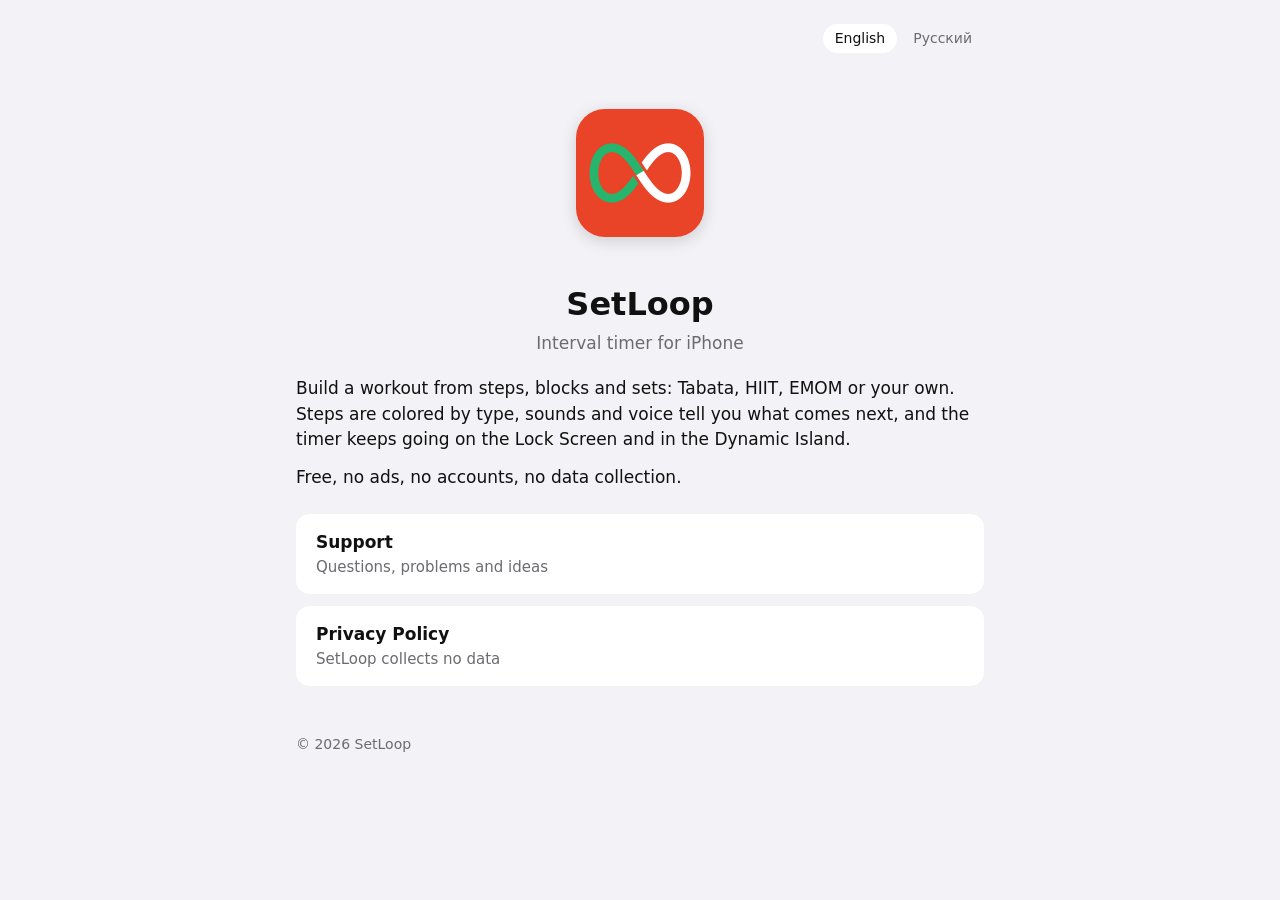
==== site/index.html @ 95d92388 "Add GitHub Pages site: home, privacy and support in RU and EN Deployed from site/ by the Pages workf" ====
<!doctype html>
<html lang="en">
<head>
<meta charset="utf-8">
<meta name="viewport" content="width=device-width, initial-scale=1">
<title>SetLoop — Interval Timer</title>
<meta name="title-en" content="SetLoop — Interval Timer">
<meta name="title-ru" content="SetLoop — интервальный таймер">
<meta name="description" content="SetLoop is an interval timer for iPhone: work, rest, sets and blocks, with sounds, voice and a Live Activity.">
<link rel="icon" href="icon.png">
<link rel="apple-touch-icon" href="icon.png">
<link rel="stylesheet" href="style.css">
<script src="lang.js"></script>
</head>
<body>
<main>
  <header>
    <nav class="lang" aria-label="Language">
      <button data-set="en">English</button>
      <button data-set="ru">Русский</button>
    </nav>
  </header>

  <div class="hero">
    <img src="icon.png" alt="">
  </div>

  <section data-lang="en" lang="en">
    <div class="hero">
      <h1>SetLoop</h1>
      <p class="muted">Interval timer for iPhone</p>
    </div>
    <p>Build a workout from steps, blocks and sets: Tabata, HIIT, EMOM or your own. Steps are colored by type, sounds and voice tell you what comes next, and the timer keeps going on the Lock Screen and in the Dynamic Island.</p>
    <p>Free, no ads, no accounts, no data collection.</p>
    <div class="links">
      <a href="support/">Support<span>Questions, problems and ideas</span></a>
      <a href="privacy/">Privacy Policy<span>SetLoop collects no data</span></a>
    </div>
  </section>

  <section data-lang="ru" lang="ru">
    <div class="hero">
      <h1>SetLoop</h1>
      <p class="muted">Интервальный таймер для iPhone</p>
    </div>
    <p>Соберите тренировку из шагов, блоков и подходов: табата, HIIT, EMOM или своя схема. Шаги окрашены по типу, звуки и голос подсказывают, что дальше, а таймер виден на экране блокировки и в Dynamic Island.</p>
    <p>Бесплатно, без рекламы, без аккаунтов и без сбора данных.</p>
    <div class="links">
      <a href="support/">Поддержка<span>Вопросы, проблемы и идеи</span></a>
      <a href="privacy/">Политика конфиденциальности<span>SetLoop не собирает данные</span></a>
    </div>
  </section>

  <footer>© 2026 SetLoop</footer>
</main>
</body>
</html>
---- site/style.css ----
:root {
  --bg: #f2f2f7;
  --card: #fff;
  --fg: #111;
  --muted: #6b6b70;
  --accent: #e8452c;
  --line: #e2e2e7;
}
@media (prefers-color-scheme: dark) {
  :root {
    --bg: #000;
    --card: #1c1c1e;
    --fg: #f2f2f7;
    --muted: #98989f;
    --accent: #ff6a50;
    --line: #2c2c2e;
  }
}
* { box-sizing: border-box; }
body {
  margin: 0;
  background: var(--bg);
  color: var(--fg);
  font: 17px/1.5 -apple-system, BlinkMacSystemFont, "Segoe UI", system-ui, sans-serif;
  -webkit-text-size-adjust: 100%;
}
main { max-width: 720px; margin: 0 auto; padding: 24px 16px 64px; }
header { display: flex; align-items: center; gap: 12px; margin-bottom: 24px; }
header a.home { display: flex; align-items: center; gap: 12px; color: inherit; text-decoration: none; font-weight: 600; font-size: 20px; }
header img { width: 44px; height: 44px; border-radius: 22.37%; }
nav.lang { margin-left: auto; display: flex; gap: 4px; }
nav.lang button {
  font: inherit; font-size: 14px; border: 0; border-radius: 99px; padding: 4px 12px;
  background: transparent; color: var(--muted); cursor: pointer;
}
nav.lang button[aria-pressed="true"] { background: var(--card); color: var(--fg); }
h1 { font-size: 32px; line-height: 1.2; margin: 0 0 8px; }
h2 { font-size: 20px; margin: 32px 0 8px; }
p, ul { margin: 0 0 12px; }
ul { padding-left: 22px; }
a { color: var(--accent); }
.muted { color: var(--muted); }
.card { background: var(--card); border-radius: 18px; padding: 20px; margin: 16px 0; }
.card h2 { margin-top: 0; }
.hero { text-align: center; padding: 32px 0 8px; }
.hero img { width: 128px; height: 128px; border-radius: 22.37%; box-shadow: 0 4px 16px rgba(0, 0, 0, .15); }
.links { display: grid; gap: 12px; margin-top: 24px; }
.links a {
  display: block; background: var(--card); border-radius: 14px; padding: 16px 20px;
  color: var(--fg); text-decoration: none; font-weight: 600;
}
.links a span { display: block; font-weight: 400; color: var(--muted); font-size: 15px; }
.button {
  display: inline-block; background: var(--accent); color: #fff; text-decoration: none;
  font-weight: 600; border-radius: 12px; padding: 10px 18px;
}
footer { margin-top: 48px; font-size: 14px; color: var(--muted); }
/* Both languages are on every page; lang.js hides the other one. Without JS both stay visible. */
html.js [data-lang]:not(.shown) { display: none; }
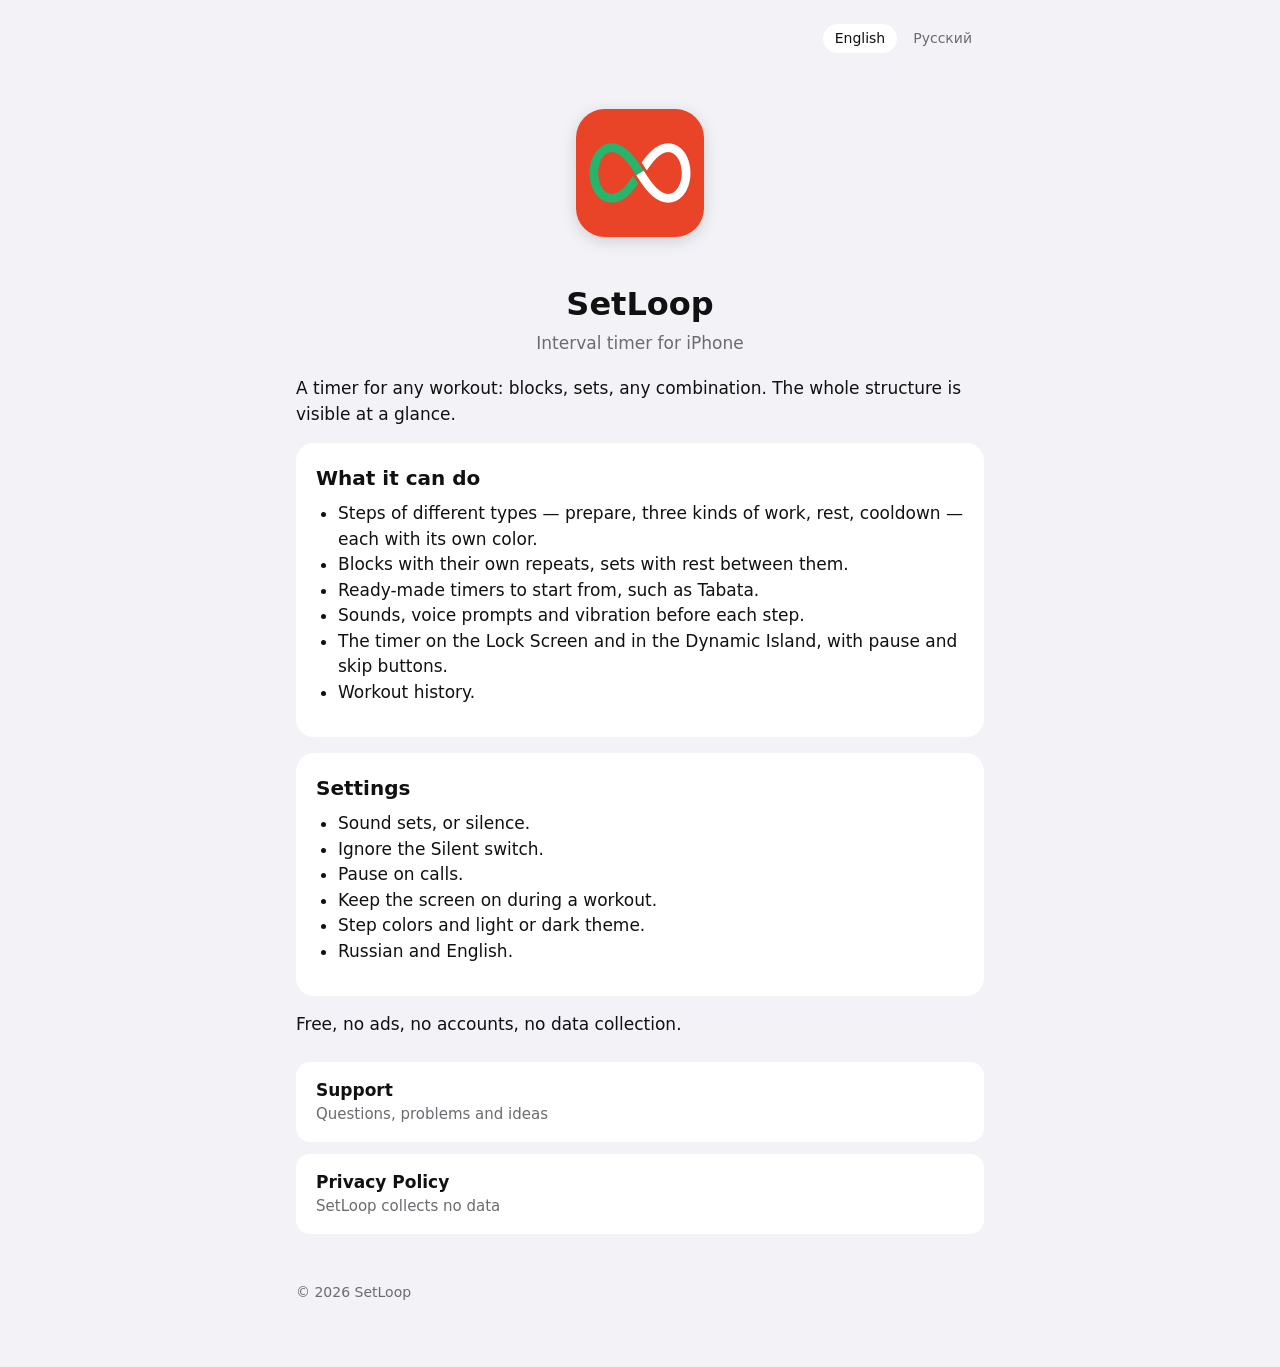
==== commit e30d3bc5: "Site: new tagline, features and settings on the home page Co-Authored-By: Claude Opus 5.5 <noreply@a" ====
--- a/site/index.html
+++ b/site/index.html
@@ -30,7 +30,29 @@
       <h1>SetLoop</h1>
       <p class="muted">Interval timer for iPhone</p>
     </div>
-    <p>Build a workout from steps, blocks and sets: Tabata, HIIT, EMOM or your own. Steps are colored by type, sounds and voice tell you what comes next, and the timer keeps going on the Lock Screen and in the Dynamic Island.</p>
+    <p>A timer for any workout: blocks, sets, any combination. The whole structure is visible at a glance.</p>
+    <div class="card">
+      <h2>What it can do</h2>
+      <ul>
+        <li>Steps of different types — prepare, three kinds of work, rest, cooldown — each with its own color.</li>
+        <li>Blocks with their own repeats, sets with rest between them.</li>
+        <li>Ready-made timers to start from, such as Tabata.</li>
+        <li>Sounds, voice prompts and vibration before each step.</li>
+        <li>The timer on the Lock Screen and in the Dynamic Island, with pause and skip buttons.</li>
+        <li>Workout history.</li>
+      </ul>
+    </div>
+    <div class="card">
+      <h2>Settings</h2>
+      <ul>
+        <li>Sound sets, or silence.</li>
+        <li>Ignore the Silent switch.</li>
+        <li>Pause on calls.</li>
+        <li>Keep the screen on during a workout.</li>
+        <li>Step colors and light or dark theme.</li>
+        <li>Russian and English.</li>
+      </ul>
+    </div>
     <p>Free, no ads, no accounts, no data collection.</p>
     <div class="links">
       <a href="support/">Support<span>Questions, problems and ideas</span></a>
@@ -43,7 +65,29 @@
       <h1>SetLoop</h1>
       <p class="muted">Интервальный таймер для iPhone</p>
     </div>
-    <p>Соберите тренировку из шагов, блоков и подходов: табата, HIIT, EMOM или своя схема. Шаги окрашены по типу, звуки и голос подсказывают, что дальше, а таймер виден на экране блокировки и в Dynamic Island.</p>
+    <p>Таймер для тренировки любой сложности: блоки, подходы, любые сочетания. Вся структура видна с первого взгляда.</p>
+    <div class="card">
+      <h2>Возможности</h2>
+      <ul>
+        <li>Шаги разных типов — подготовка, три вида работы, отдых, заминка — у каждого свой цвет.</li>
+        <li>Блоки со своими повторами, подходы с отдыхом между ними.</li>
+        <li>Готовые таймеры для старта, например табата.</li>
+        <li>Звуки, голосовые подсказки и вибрация перед каждым шагом.</li>
+        <li>Таймер на экране блокировки и в Dynamic Island с кнопками паузы и пропуска.</li>
+        <li>История тренировок.</li>
+      </ul>
+    </div>
+    <div class="card">
+      <h2>Настройки</h2>
+      <ul>
+        <li>Наборы звуков или тишина.</li>
+        <li>Игнорировать беззвучный режим.</li>
+        <li>Пауза при звонке.</li>
+        <li>Не гасить экран во время тренировки.</li>
+        <li>Цвета шагов, светлая или тёмная тема.</li>
+        <li>Русский и английский язык.</li>
+      </ul>
+    </div>
     <p>Бесплатно, без рекламы, без аккаунтов и без сбора данных.</p>
     <div class="links">
       <a href="support/">Поддержка<span>Вопросы, проблемы и идеи</span></a>
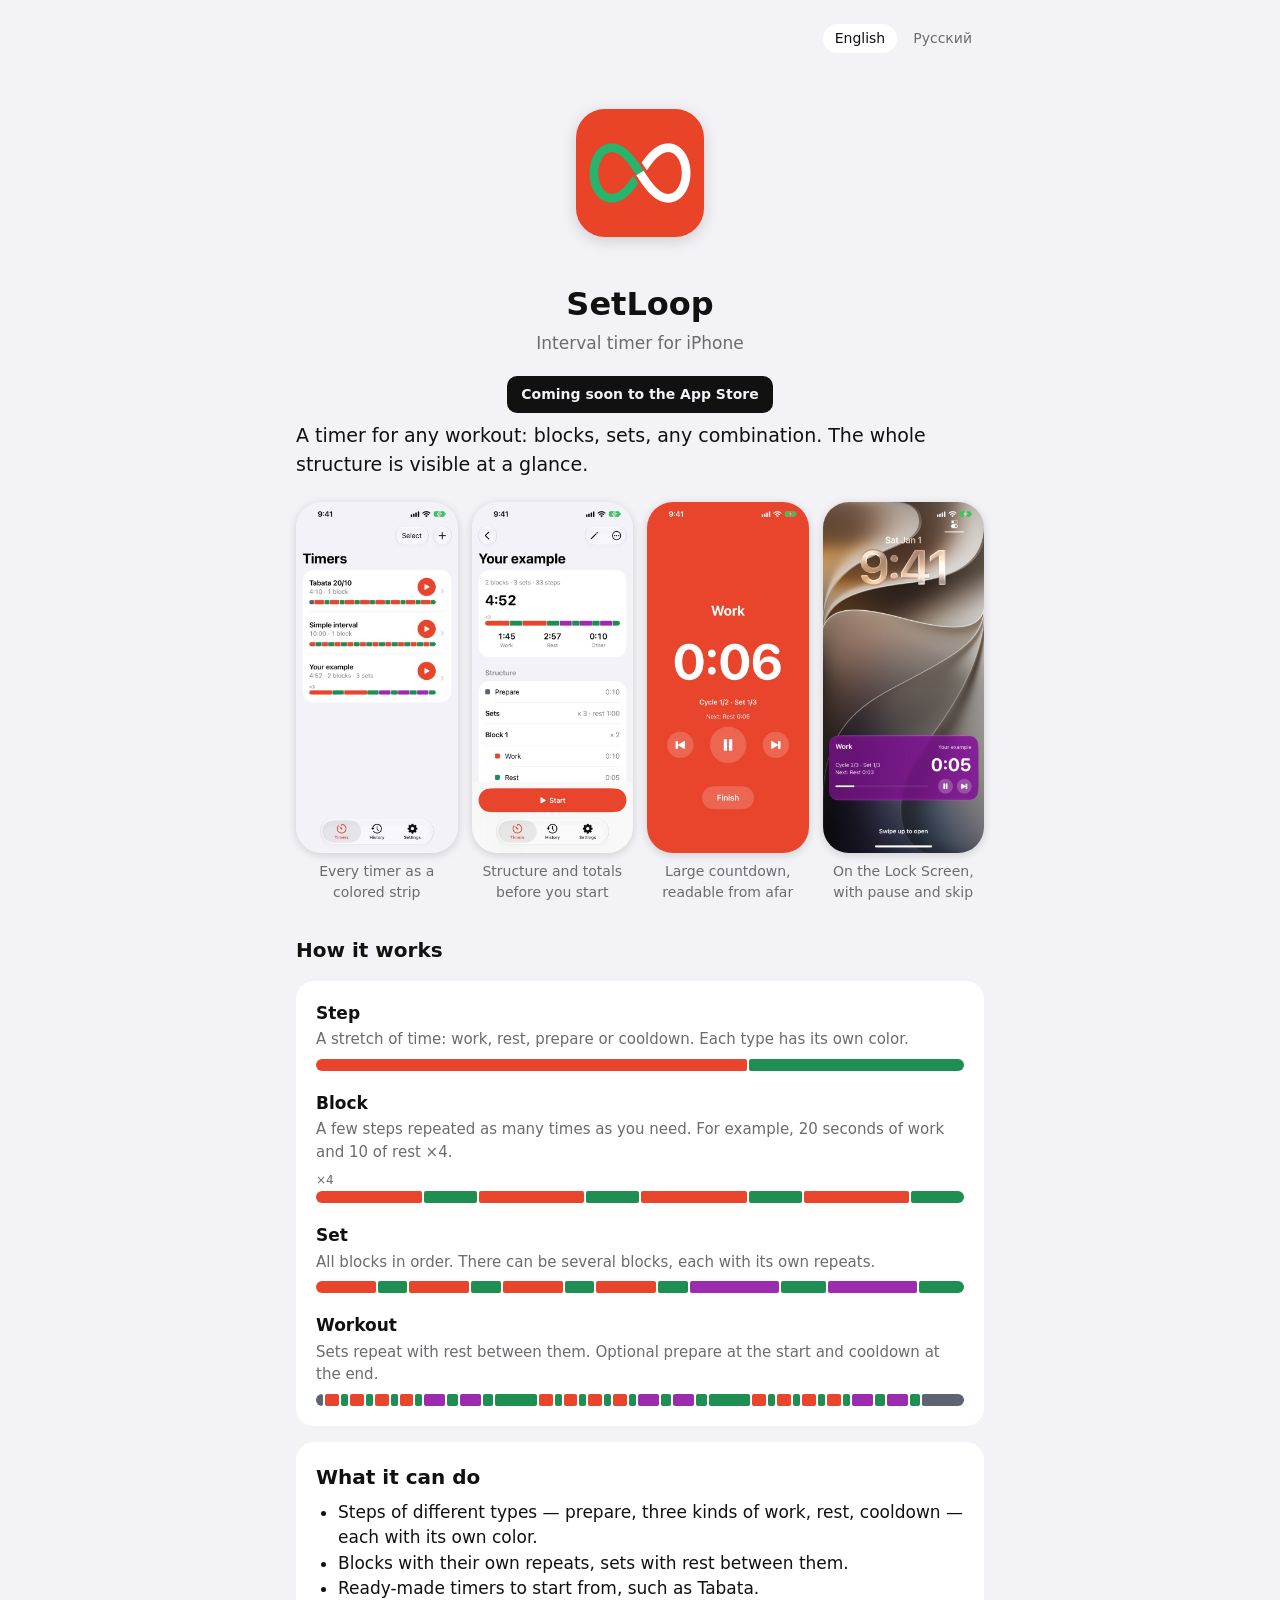
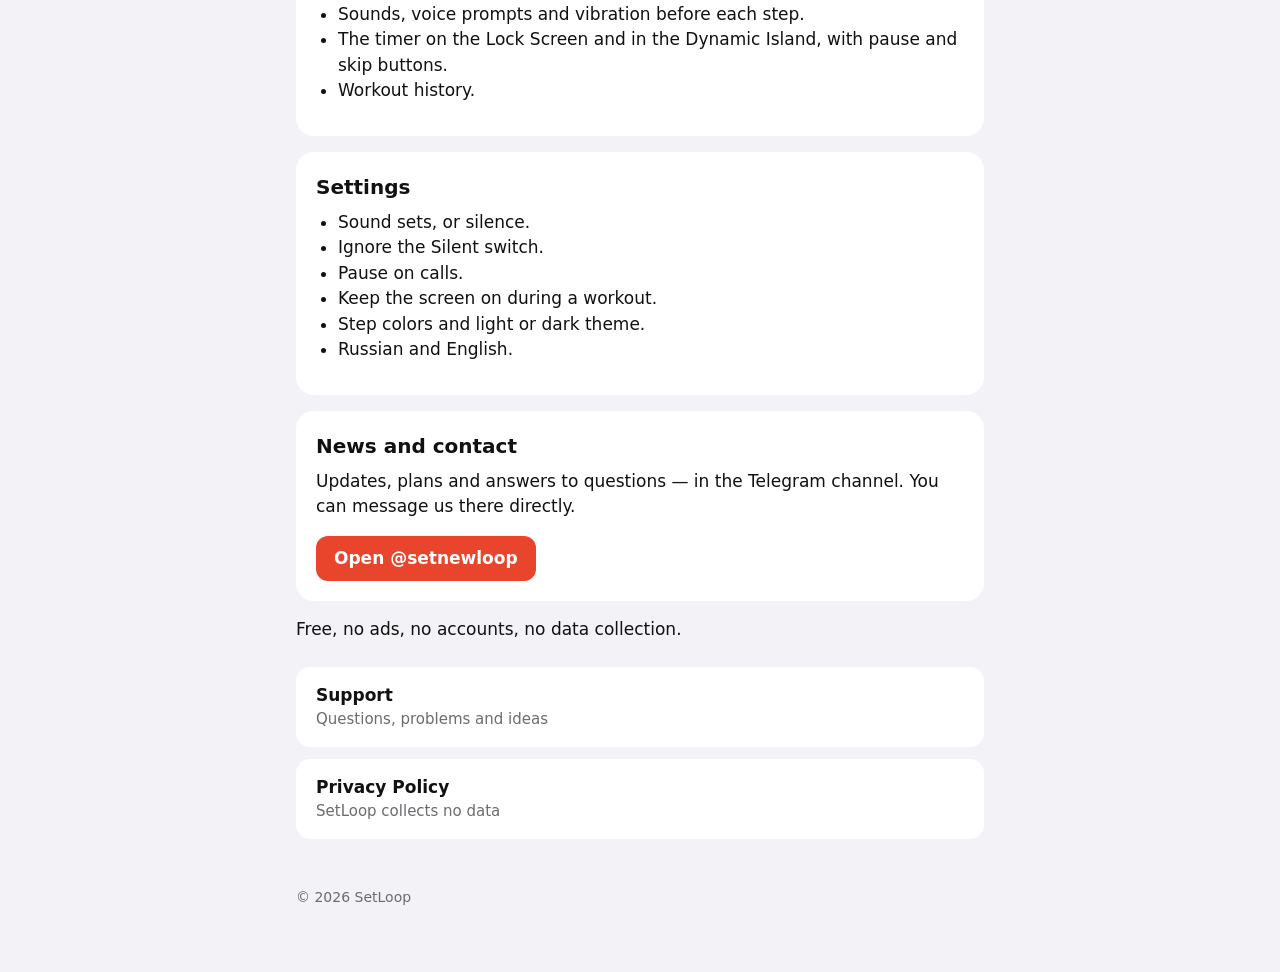
==== commit 38a86b7a: "Site and README: screenshots, how it works, Telegram, App Store badge Russian copy uses «сеты» to ma" ====
--- a/site/index.html
+++ b/site/index.html
@@ -6,10 +6,10 @@
 <title>SetLoop — Interval Timer</title>
 <meta name="title-en" content="SetLoop — Interval Timer">
 <meta name="title-ru" content="SetLoop — интервальный таймер">
-<meta name="description" content="SetLoop is an interval timer for iPhone: work, rest, sets and blocks, with sounds, voice and a Live Activity.">
+<meta name="description" content="SetLoop is an interval timer for iPhone: blocks, sets, any combination, with sounds, voice and a Live Activity.">
 <link rel="icon" href="icon.png">
 <link rel="apple-touch-icon" href="icon.png">
-<link rel="stylesheet" href="style.css">
+<link rel="stylesheet" href="style.css?v=2">
 <script src="lang.js"></script>
 </head>
 <body>
@@ -29,8 +29,25 @@
     <div class="hero">
       <h1>SetLoop</h1>
       <p class="muted">Interval timer for iPhone</p>
+      <span class="badge">Coming soon to the App Store</span>
     </div>
-    <p>A timer for any workout: blocks, sets, any combination. The whole structure is visible at a glance.</p>
+    <p class="lead">A timer for any workout: blocks, sets, any combination. The whole structure is visible at a glance.</p>
+
+    <div class="shots" aria-label="Screenshots">
+      <figure><img src="screens/en-1-list.jpg" alt="Timer list with colored strips" loading="lazy"><figcaption>Every timer as a colored strip</figcaption></figure>
+      <figure><img src="screens/en-2-preview.jpg" alt="Timer overview: total time, work and rest, structure" loading="lazy"><figcaption>Structure and totals before you start</figcaption></figure>
+      <figure><img src="screens/en-3-workout.jpg" alt="Workout screen with a large countdown" loading="lazy"><figcaption>Large countdown, readable from afar</figcaption></figure>
+      <figure><img src="screens/en-4-lock.jpg" alt="Live Activity on the Lock Screen" loading="lazy"><figcaption>On the Lock Screen, with pause and skip</figcaption></figure>
+    </div>
+
+    <h2>How it works</h2>
+    <div class="card how">
+        <div class="level"><h3>Step</h3><p>A stretch of time: work, rest, prepare or cooldown. Each type has its own color.</p><div class="strip"><i style="flex:20;background:var(--work)"></i><i style="flex:10;background:var(--rest)"></i></div></div>
+        <div class="level"><h3>Block</h3><p>A few steps repeated as many times as you need. For example, 20 seconds of work and 10 of rest ×4.</p><div class="repeat">×4</div><div class="strip"><i style="flex:20;background:var(--work)"></i><i style="flex:10;background:var(--rest)"></i><i style="flex:20;background:var(--work)"></i><i style="flex:10;background:var(--rest)"></i><i style="flex:20;background:var(--work)"></i><i style="flex:10;background:var(--rest)"></i><i style="flex:20;background:var(--work)"></i><i style="flex:10;background:var(--rest)"></i></div></div>
+        <div class="level"><h3>Set</h3><p>All blocks in order. There can be several blocks, each with its own repeats.</p><div class="strip"><i style="flex:20;background:var(--work)"></i><i style="flex:10;background:var(--rest)"></i><i style="flex:20;background:var(--work)"></i><i style="flex:10;background:var(--rest)"></i><i style="flex:20;background:var(--work)"></i><i style="flex:10;background:var(--rest)"></i><i style="flex:20;background:var(--work)"></i><i style="flex:10;background:var(--rest)"></i><i style="flex:30;background:var(--work-b)"></i><i style="flex:15;background:var(--rest)"></i><i style="flex:30;background:var(--work-b)"></i><i style="flex:15;background:var(--rest)"></i></div></div>
+        <div class="level"><h3>Workout</h3><p>Sets repeat with rest between them. Optional prepare at the start and cooldown at the end.</p><div class="strip"><i style="flex:10;background:var(--other)"></i><i style="flex:20;background:var(--work)"></i><i style="flex:10;background:var(--rest)"></i><i style="flex:20;background:var(--work)"></i><i style="flex:10;background:var(--rest)"></i><i style="flex:20;background:var(--work)"></i><i style="flex:10;background:var(--rest)"></i><i style="flex:20;background:var(--work)"></i><i style="flex:10;background:var(--rest)"></i><i style="flex:30;background:var(--work-b)"></i><i style="flex:15;background:var(--rest)"></i><i style="flex:30;background:var(--work-b)"></i><i style="flex:15;background:var(--rest)"></i><i style="flex:60;background:var(--rest)"></i><i style="flex:20;background:var(--work)"></i><i style="flex:10;background:var(--rest)"></i><i style="flex:20;background:var(--work)"></i><i style="flex:10;background:var(--rest)"></i><i style="flex:20;background:var(--work)"></i><i style="flex:10;background:var(--rest)"></i><i style="flex:20;background:var(--work)"></i><i style="flex:10;background:var(--rest)"></i><i style="flex:30;background:var(--work-b)"></i><i style="flex:15;background:var(--rest)"></i><i style="flex:30;background:var(--work-b)"></i><i style="flex:15;background:var(--rest)"></i><i style="flex:60;background:var(--rest)"></i><i style="flex:20;background:var(--work)"></i><i style="flex:10;background:var(--rest)"></i><i style="flex:20;background:var(--work)"></i><i style="flex:10;background:var(--rest)"></i><i style="flex:20;background:var(--work)"></i><i style="flex:10;background:var(--rest)"></i><i style="flex:20;background:var(--work)"></i><i style="flex:10;background:var(--rest)"></i><i style="flex:30;background:var(--work-b)"></i><i style="flex:15;background:var(--rest)"></i><i style="flex:30;background:var(--work-b)"></i><i style="flex:15;background:var(--rest)"></i><i style="flex:60;background:var(--other)"></i></div></div>
+    </div>
+
     <div class="card">
       <h2>What it can do</h2>
       <ul>
@@ -53,6 +70,13 @@
         <li>Russian and English.</li>
       </ul>
     </div>
+
+    <div class="card telegram">
+      <h2>News and contact</h2>
+      <p>Updates, plans and answers to questions — in the Telegram channel. You can message us there directly.</p>
+      <a class="button" href="https://t.me/setnewloop">Open @setnewloop</a>
+    </div>
+
     <p>Free, no ads, no accounts, no data collection.</p>
     <div class="links">
       <a href="support/">Support<span>Questions, problems and ideas</span></a>
@@ -64,13 +88,30 @@
     <div class="hero">
       <h1>SetLoop</h1>
       <p class="muted">Интервальный таймер для iPhone</p>
+      <span class="badge">Скоро в App Store</span>
     </div>
-    <p>Таймер для тренировки любой сложности: блоки, подходы, любые сочетания. Вся структура видна с первого взгляда.</p>
+    <p class="lead">Таймер для тренировки любой сложности: блоки, сеты, любые сочетания. Вся структура видна с первого взгляда.</p>
+
+    <div class="shots" aria-label="Скриншоты">
+      <figure><img src="screens/ru-1-list.jpg" alt="Список таймеров с цветными полосами" loading="lazy"><figcaption>Каждый таймер — цветная полоса</figcaption></figure>
+      <figure><img src="screens/ru-2-preview.jpg" alt="Обзор таймера: общее время, работа и отдых, структура" loading="lazy"><figcaption>Структура и итоги до старта</figcaption></figure>
+      <figure><img src="screens/ru-3-workout.jpg" alt="Экран тренировки с крупным отсчётом" loading="lazy"><figcaption>Крупный отсчёт, видно издалека</figcaption></figure>
+      <figure><img src="screens/ru-4-lock.jpg" alt="Live Activity на экране блокировки" loading="lazy"><figcaption>На экране блокировки, с паузой и пропуском</figcaption></figure>
+    </div>
+
+    <h2>Как это устроено</h2>
+    <div class="card how">
+        <div class="level"><h3>Шаг</h3><p>Отрезок времени: работа, отдых, подготовка или заминка. У каждого типа свой цвет.</p><div class="strip"><i style="flex:20;background:var(--work)"></i><i style="flex:10;background:var(--rest)"></i></div></div>
+        <div class="level"><h3>Блок</h3><p>Несколько шагов, повторённых нужное число раз. Например, 20 секунд работы и 10 отдыха ×4.</p><div class="repeat">×4</div><div class="strip"><i style="flex:20;background:var(--work)"></i><i style="flex:10;background:var(--rest)"></i><i style="flex:20;background:var(--work)"></i><i style="flex:10;background:var(--rest)"></i><i style="flex:20;background:var(--work)"></i><i style="flex:10;background:var(--rest)"></i><i style="flex:20;background:var(--work)"></i><i style="flex:10;background:var(--rest)"></i></div></div>
+        <div class="level"><h3>Сет</h3><p>Все блоки по порядку. Блоков может быть несколько, у каждого свои повторы.</p><div class="strip"><i style="flex:20;background:var(--work)"></i><i style="flex:10;background:var(--rest)"></i><i style="flex:20;background:var(--work)"></i><i style="flex:10;background:var(--rest)"></i><i style="flex:20;background:var(--work)"></i><i style="flex:10;background:var(--rest)"></i><i style="flex:20;background:var(--work)"></i><i style="flex:10;background:var(--rest)"></i><i style="flex:30;background:var(--work-b)"></i><i style="flex:15;background:var(--rest)"></i><i style="flex:30;background:var(--work-b)"></i><i style="flex:15;background:var(--rest)"></i></div></div>
+        <div class="level"><h3>Тренировка</h3><p>Сеты повторяются с отдыхом между ними. В начале — подготовка, в конце — заминка, если нужны.</p><div class="strip"><i style="flex:10;background:var(--other)"></i><i style="flex:20;background:var(--work)"></i><i style="flex:10;background:var(--rest)"></i><i style="flex:20;background:var(--work)"></i><i style="flex:10;background:var(--rest)"></i><i style="flex:20;background:var(--work)"></i><i style="flex:10;background:var(--rest)"></i><i style="flex:20;background:var(--work)"></i><i style="flex:10;background:var(--rest)"></i><i style="flex:30;background:var(--work-b)"></i><i style="flex:15;background:var(--rest)"></i><i style="flex:30;background:var(--work-b)"></i><i style="flex:15;background:var(--rest)"></i><i style="flex:60;background:var(--rest)"></i><i style="flex:20;background:var(--work)"></i><i style="flex:10;background:var(--rest)"></i><i style="flex:20;background:var(--work)"></i><i style="flex:10;background:var(--rest)"></i><i style="flex:20;background:var(--work)"></i><i style="flex:10;background:var(--rest)"></i><i style="flex:20;background:var(--work)"></i><i style="flex:10;background:var(--rest)"></i><i style="flex:30;background:var(--work-b)"></i><i style="flex:15;background:var(--rest)"></i><i style="flex:30;background:var(--work-b)"></i><i style="flex:15;background:var(--rest)"></i><i style="flex:60;background:var(--rest)"></i><i style="flex:20;background:var(--work)"></i><i style="flex:10;background:var(--rest)"></i><i style="flex:20;background:var(--work)"></i><i style="flex:10;background:var(--rest)"></i><i style="flex:20;background:var(--work)"></i><i style="flex:10;background:var(--rest)"></i><i style="flex:20;background:var(--work)"></i><i style="flex:10;background:var(--rest)"></i><i style="flex:30;background:var(--work-b)"></i><i style="flex:15;background:var(--rest)"></i><i style="flex:30;background:var(--work-b)"></i><i style="flex:15;background:var(--rest)"></i><i style="flex:60;background:var(--other)"></i></div></div>
+    </div>
+
     <div class="card">
       <h2>Возможности</h2>
       <ul>
         <li>Шаги разных типов — подготовка, три вида работы, отдых, заминка — у каждого свой цвет.</li>
-        <li>Блоки со своими повторами, подходы с отдыхом между ними.</li>
+        <li>Блоки со своими повторами, сеты с отдыхом между ними.</li>
         <li>Готовые таймеры для старта, например табата.</li>
         <li>Звуки, голосовые подсказки и вибрация перед каждым шагом.</li>
         <li>Таймер на экране блокировки и в Dynamic Island с кнопками паузы и пропуска.</li>
@@ -88,6 +129,13 @@
         <li>Русский и английский язык.</li>
       </ul>
     </div>
+
+    <div class="card telegram">
+      <h2>Новости и связь</h2>
+      <p>Обновления, планы и ответы на вопросы — в Telegram-канале. Там же можно написать нам напрямую.</p>
+      <a class="button" href="https://t.me/setnewloop">Открыть @setnewloop</a>
+    </div>
+
     <p>Бесплатно, без рекламы, без аккаунтов и без сбора данных.</p>
     <div class="links">
       <a href="support/">Поддержка<span>Вопросы, проблемы и идеи</span></a>
--- a/site/style.css
+++ b/site/style.css
@@ -57,3 +57,32 @@
 footer { margin-top: 48px; font-size: 14px; color: var(--muted); }
 /* Both languages are on every page; lang.js hides the other one. Without JS both stay visible. */
 html.js [data-lang]:not(.shown) { display: none; }
+
+/* Step colors from StepColors.default. */
+:root { --work: #e8452c; --work-b: #9c2bb0; --rest: #1e8e52; --other: #5b6470; }
+.lead { font-size: 19px; }
+.badge {
+  display: inline-block; margin-top: 8px; background: var(--fg); color: var(--bg);
+  border-radius: 10px; padding: 8px 14px; font-size: 14px; font-weight: 600;
+}
+.shots {
+  display: flex; gap: 14px; overflow-x: auto; scroll-snap-type: x mandatory;
+  margin: 24px -16px; padding: 0 16px 8px; scrollbar-width: thin;
+}
+.shots figure { flex: 0 0 200px; margin: 0; scroll-snap-align: start; }
+.shots img {
+  display: block; width: 100%; height: auto; aspect-ratio: 1179 / 2556;
+  border-radius: 26px; box-shadow: 0 2px 10px rgba(0, 0, 0, .15);
+}
+.shots figcaption { font-size: 14px; color: var(--muted); margin-top: 8px; text-align: center; }
+@media (min-width: 860px) {
+  .shots { overflow: visible; margin: 24px 0; padding: 0; }
+  .shots figure { flex: 1 1 0; }
+}
+.how .level + .level { margin-top: 20px; }
+.how h3 { font-size: 17px; margin: 0 0 2px; }
+.how p { color: var(--muted); font-size: 15px; margin: 0 0 8px; }
+.how .repeat { font-size: 12px; color: var(--muted); margin-bottom: 2px; }
+.strip { display: flex; gap: 2px; height: 12px; border-radius: 6px; overflow: hidden; }
+.strip i { display: block; min-width: 2px; border-radius: 2px; }
+.telegram .button { margin-top: 4px; }
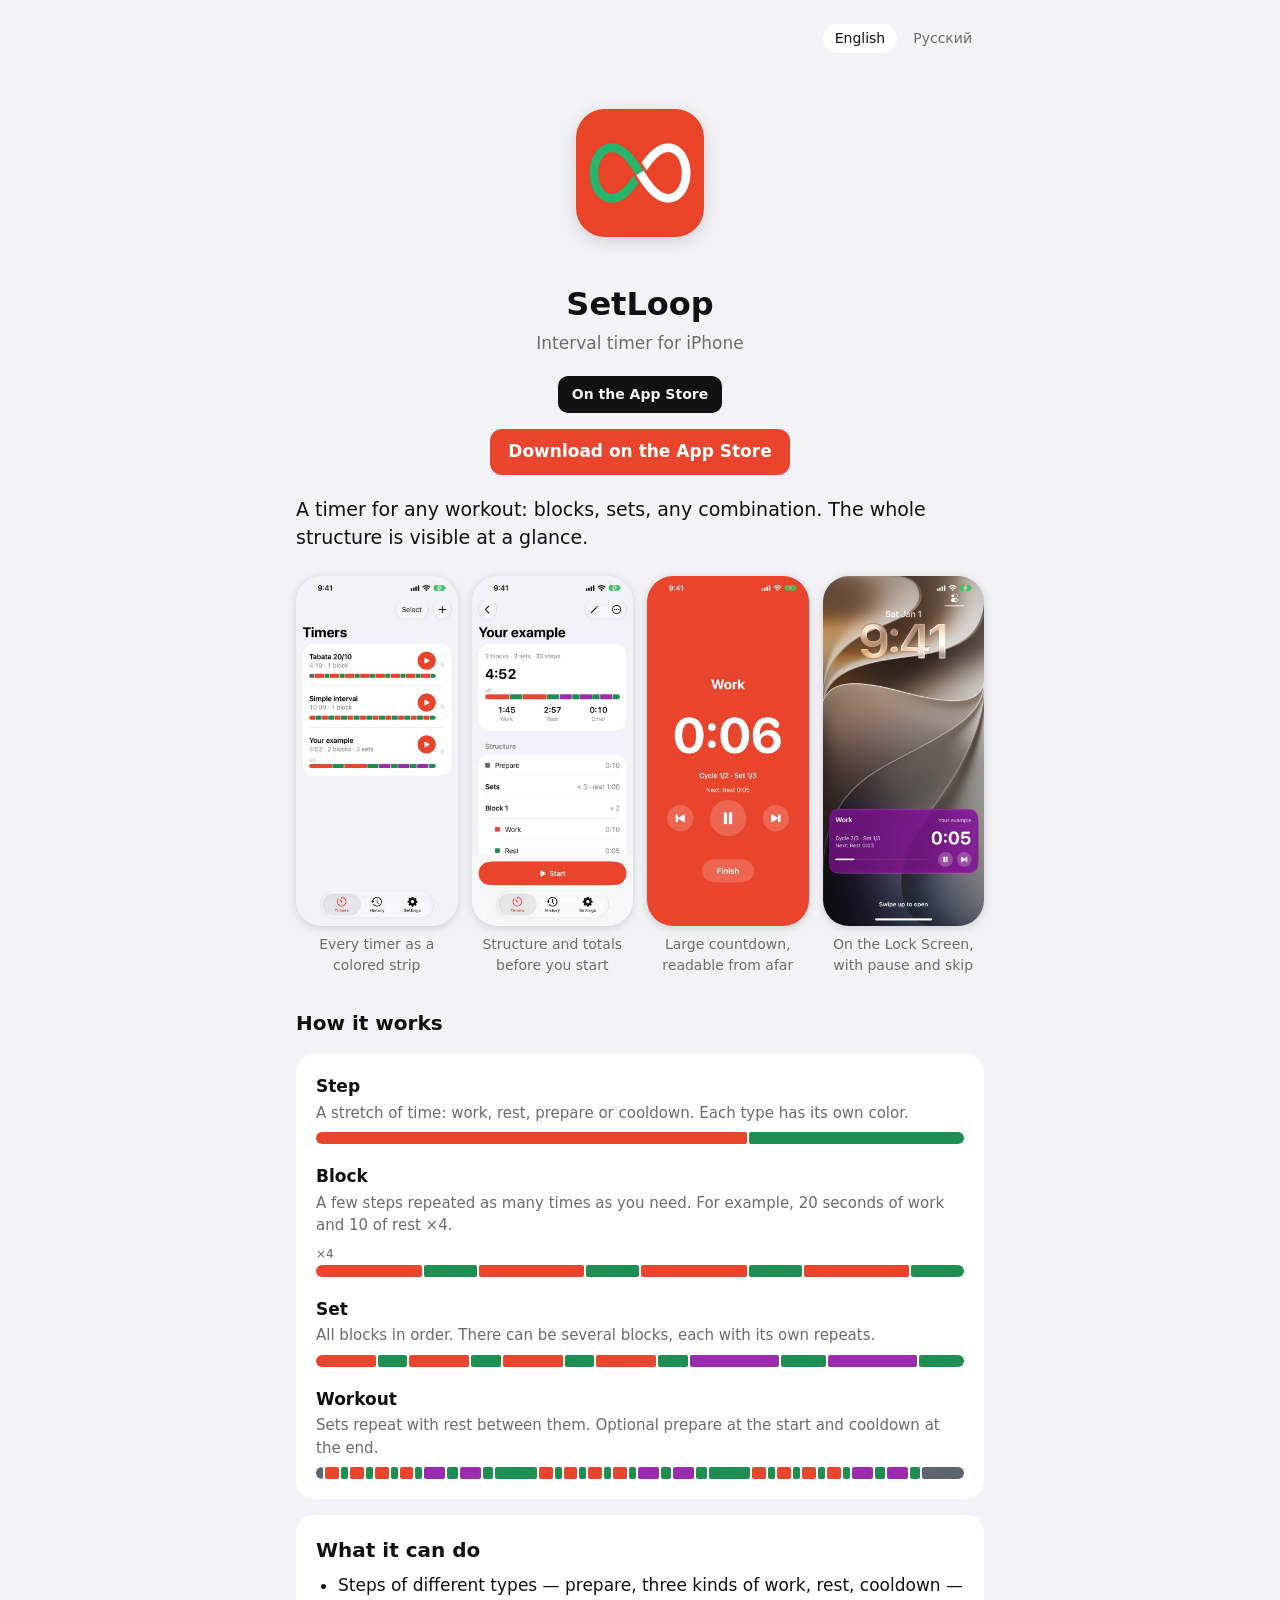
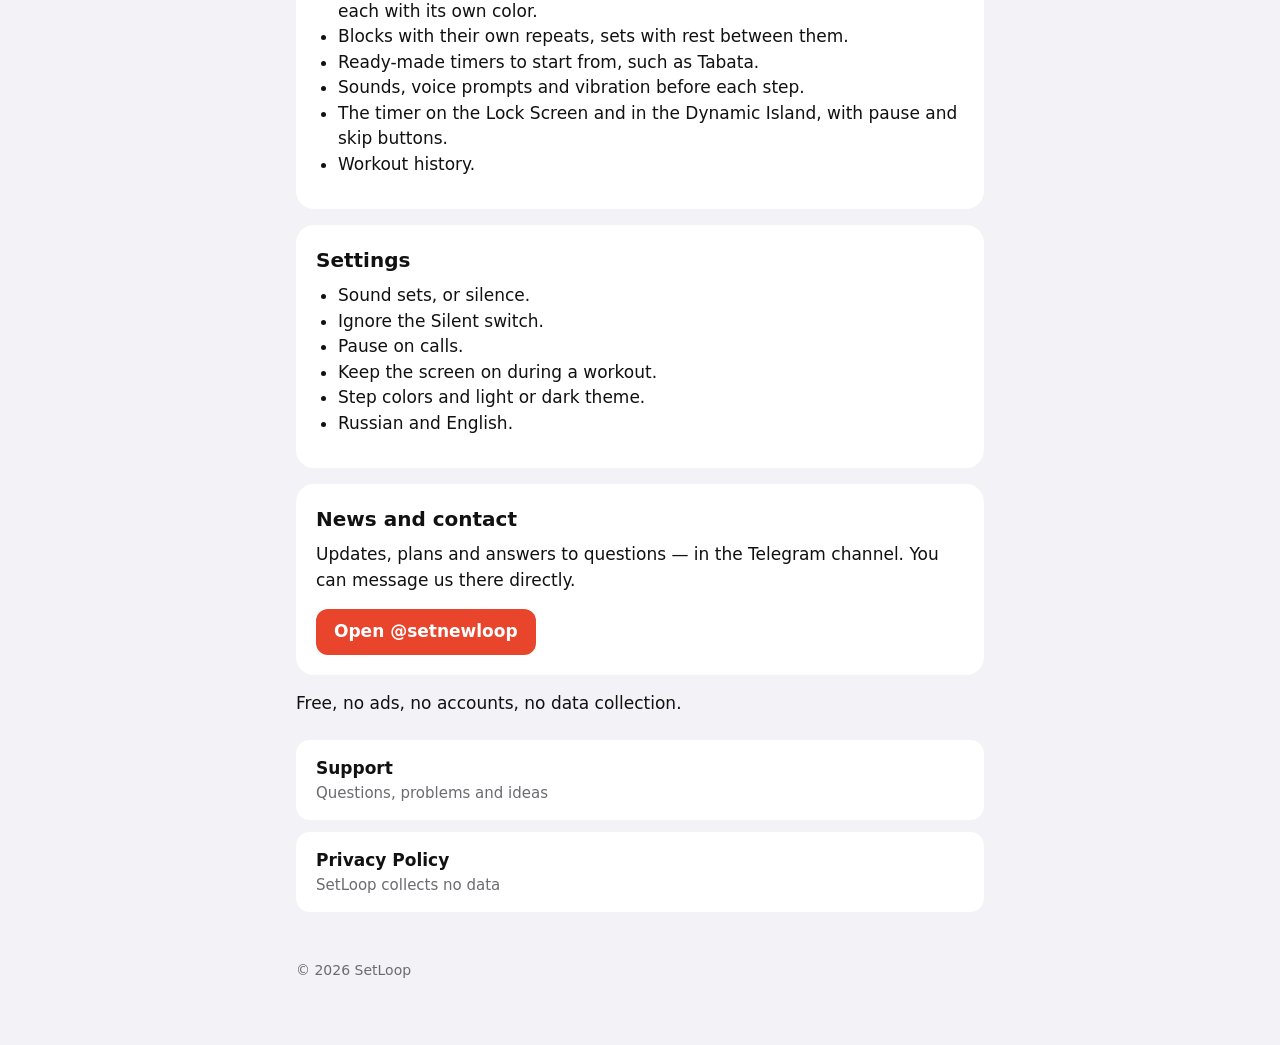
==== commit d8462c90: "Point the site and README at the App Store listing. The app is published, so the public status shoul" ====
--- a/site/index.html
+++ b/site/index.html
@@ -7,9 +7,18 @@
 <meta name="title-en" content="SetLoop — Interval Timer">
 <meta name="title-ru" content="SetLoop — интервальный таймер">
 <meta name="description" content="SetLoop is an interval timer for iPhone: blocks, sets, any combination, with sounds, voice and a Live Activity.">
+<meta property="og:type" content="website">
+<meta property="og:site_name" content="SetLoop">
+<meta property="og:title" content="SetLoop — Interval Timer">
+<meta property="og:description" content="Interval timer for iPhone: blocks, sets, any combination. Free, no ads, no data collection.">
+<meta property="og:url" content="https://personan1.github.io/SetLoop/">
+<meta property="og:image" content="https://personan1.github.io/SetLoop/social-preview.png">
+<meta property="og:image:width" content="1280">
+<meta property="og:image:height" content="640">
+<meta name="twitter:card" content="summary_large_image">
 <link rel="icon" href="icon.png">
 <link rel="apple-touch-icon" href="icon.png">
-<link rel="stylesheet" href="style.css?v=2">
+<link rel="stylesheet" href="style.css?v=3">
 <script src="lang.js"></script>
 </head>
 <body>
@@ -29,7 +38,8 @@
     <div class="hero">
       <h1>SetLoop</h1>
       <p class="muted">Interval timer for iPhone</p>
-      <span class="badge">Coming soon to the App Store</span>
+      <span class="badge">On the App Store</span>
+      <p class="store"><a class="button" href="https://apps.apple.com/ru/app/setloop-timer/id6837319745">Download on the App Store</a></p>
     </div>
     <p class="lead">A timer for any workout: blocks, sets, any combination. The whole structure is visible at a glance.</p>
 
@@ -88,7 +98,8 @@
     <div class="hero">
       <h1>SetLoop</h1>
       <p class="muted">Интервальный таймер для iPhone</p>
-      <span class="badge">Скоро в App Store</span>
+      <span class="badge">В App Store</span>
+      <p class="store"><a class="button" href="https://apps.apple.com/ru/app/setloop-timer/id6837319745">Скачать в App Store</a></p>
     </div>
     <p class="lead">Таймер для тренировки любой сложности: блоки, сеты, любые сочетания. Вся структура видна с первого взгляда.</p>
 
--- a/site/style.css
+++ b/site/style.css
@@ -86,3 +86,4 @@
 .strip { display: flex; gap: 2px; height: 12px; border-radius: 6px; overflow: hidden; }
 .strip i { display: block; min-width: 2px; border-radius: 2px; }
 .telegram .button { margin-top: 4px; }
+.store { margin-top: 16px; }
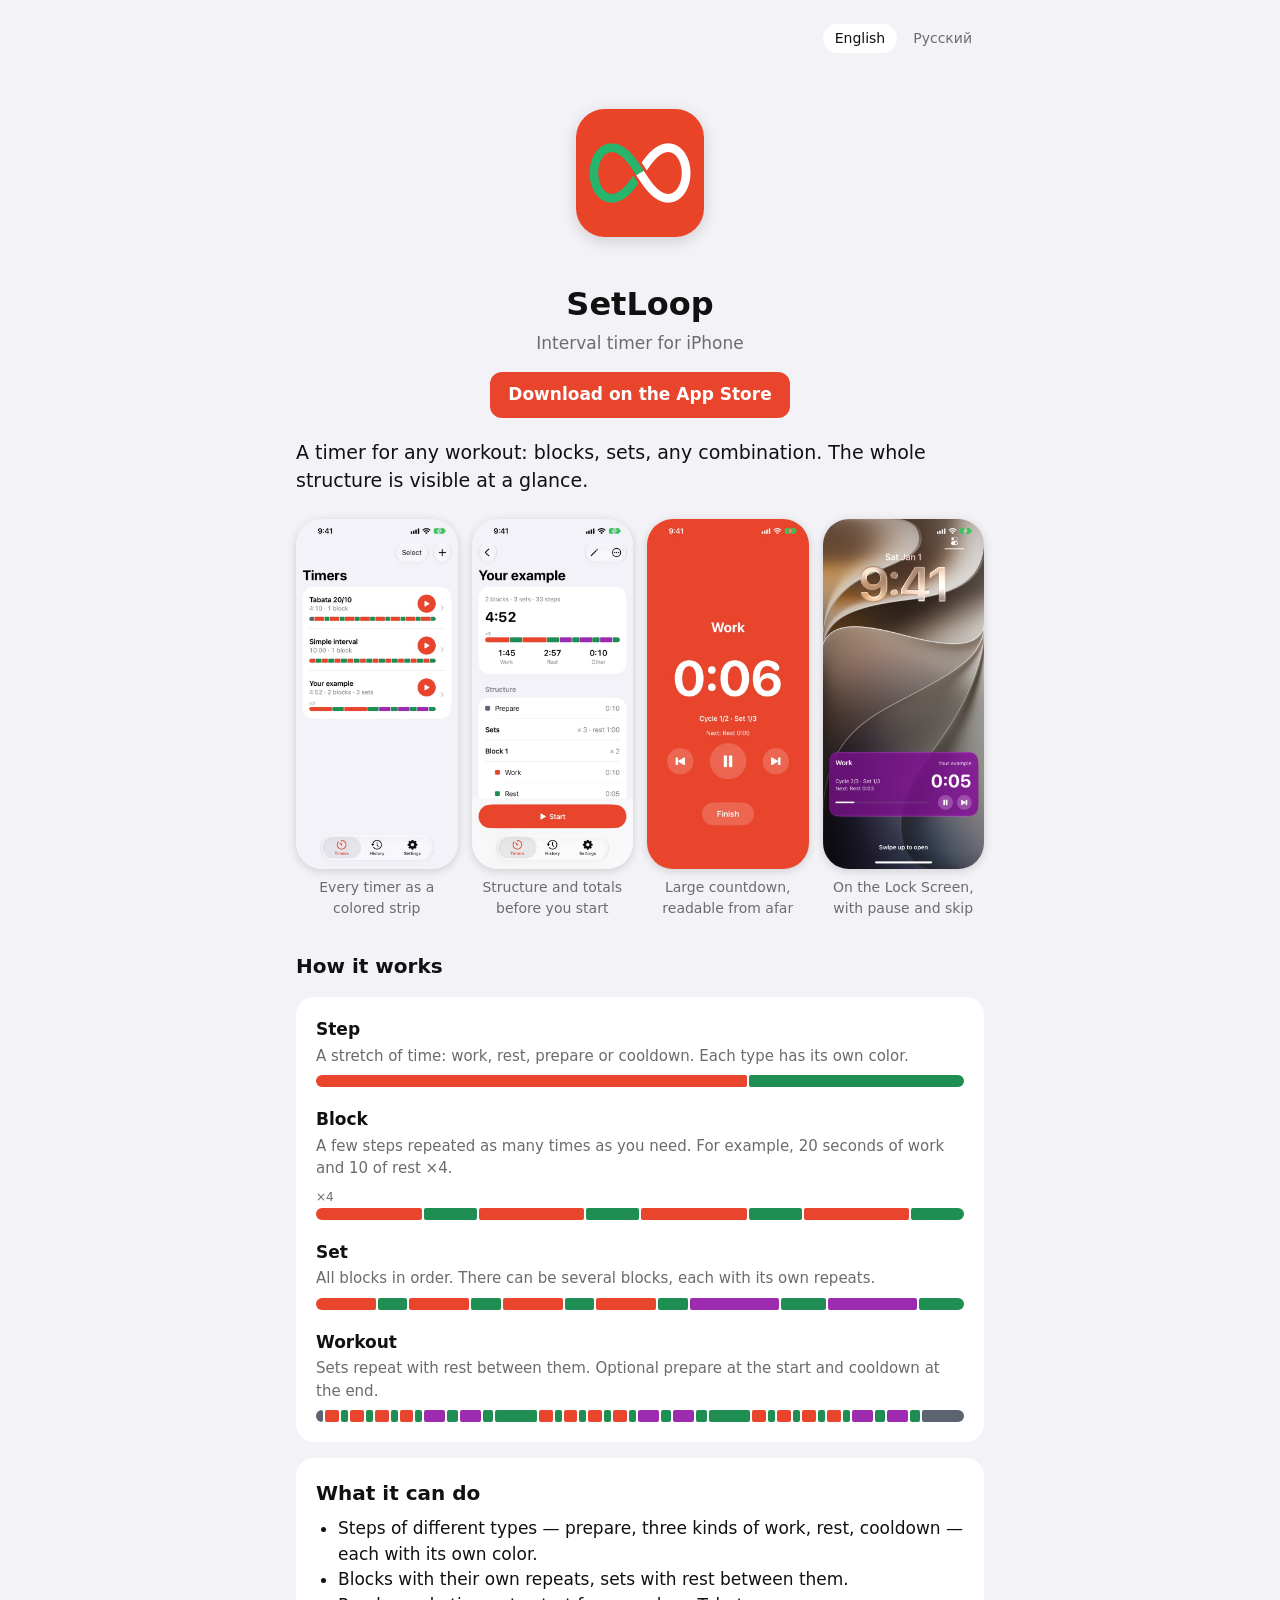
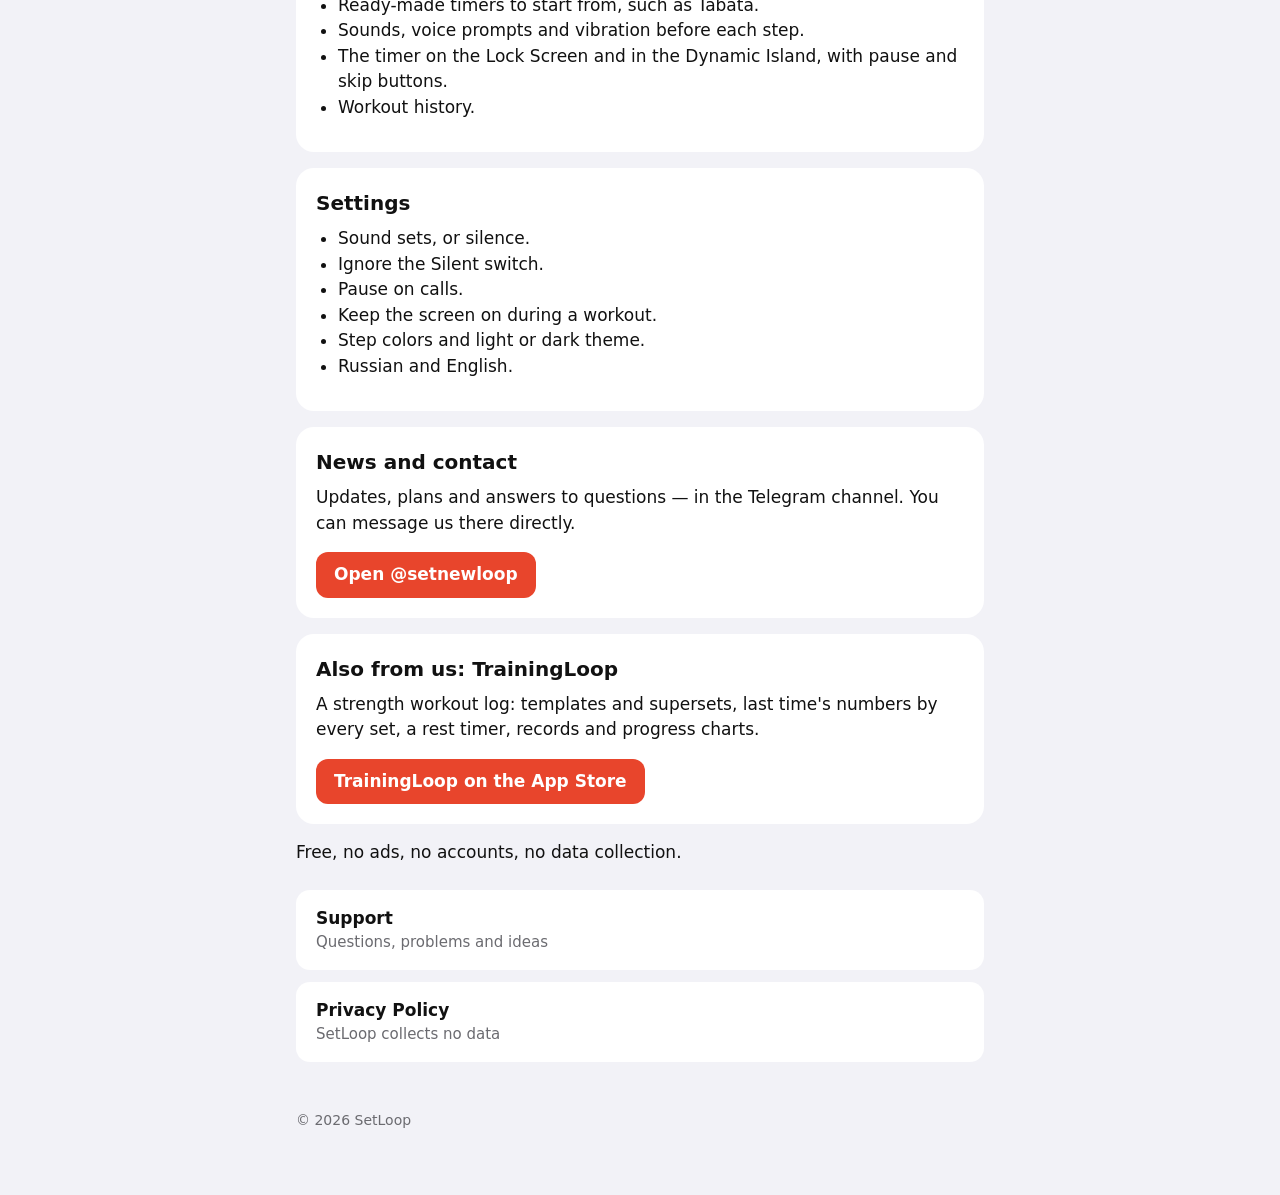
==== commit 7a4bc97f: "Site: only the Download button, link to TrainingLoop Co-Authored-By: Claude Opus 5.5 <noreply@anthro" ====
--- a/site/index.html
+++ b/site/index.html
@@ -18,7 +18,7 @@
 <meta name="twitter:card" content="summary_large_image">
 <link rel="icon" href="icon.png">
 <link rel="apple-touch-icon" href="icon.png">
-<link rel="stylesheet" href="style.css?v=3">
+<link rel="stylesheet" href="style.css?v=4">
 <script src="lang.js"></script>
 </head>
 <body>
@@ -38,7 +38,6 @@
     <div class="hero">
       <h1>SetLoop</h1>
       <p class="muted">Interval timer for iPhone</p>
-      <span class="badge">On the App Store</span>
       <p class="store"><a class="button" href="https://apps.apple.com/ru/app/setloop-timer/id6837319745">Download on the App Store</a></p>
     </div>
     <p class="lead">A timer for any workout: blocks, sets, any combination. The whole structure is visible at a glance.</p>
@@ -87,6 +86,12 @@
       <a class="button" href="https://t.me/setnewloop">Open @setnewloop</a>
     </div>
 
+    <div class="card sibling">
+      <h2>Also from us: TrainingLoop</h2>
+      <p>A strength workout log: templates and supersets, last time's numbers by every set, a rest timer, records and progress charts.</p>
+      <a class="button" href="https://apps.apple.com/ru/app/trainingloop/id6837618686">TrainingLoop on the App Store</a>
+    </div>
+
     <p>Free, no ads, no accounts, no data collection.</p>
     <div class="links">
       <a href="support/">Support<span>Questions, problems and ideas</span></a>
@@ -98,7 +103,6 @@
     <div class="hero">
       <h1>SetLoop</h1>
       <p class="muted">Интервальный таймер для iPhone</p>
-      <span class="badge">В App Store</span>
       <p class="store"><a class="button" href="https://apps.apple.com/ru/app/setloop-timer/id6837319745">Скачать в App Store</a></p>
     </div>
     <p class="lead">Таймер для тренировки любой сложности: блоки, сеты, любые сочетания. Вся структура видна с первого взгляда.</p>
@@ -147,6 +151,12 @@
       <a class="button" href="https://t.me/setnewloop">Открыть @setnewloop</a>
     </div>
 
+    <div class="card sibling">
+      <h2>Ещё от нас: TrainingLoop</h2>
+      <p>Дневник силовых тренировок: шаблоны и суперсеты, прошлые результаты у каждого подхода, таймер отдыха, рекорды и графики прогресса.</p>
+      <a class="button" href="https://apps.apple.com/ru/app/trainingloop/id6837618686">TrainingLoop в App Store</a>
+    </div>
+
     <p>Бесплатно, без рекламы, без аккаунтов и без сбора данных.</p>
     <div class="links">
       <a href="support/">Поддержка<span>Вопросы, проблемы и идеи</span></a>
--- a/site/style.css
+++ b/site/style.css
@@ -85,5 +85,5 @@
 .how .repeat { font-size: 12px; color: var(--muted); margin-bottom: 2px; }
 .strip { display: flex; gap: 2px; height: 12px; border-radius: 6px; overflow: hidden; }
 .strip i { display: block; min-width: 2px; border-radius: 2px; }
-.telegram .button { margin-top: 4px; }
+.telegram .button, .sibling .button { margin-top: 4px; }
 .store { margin-top: 16px; }
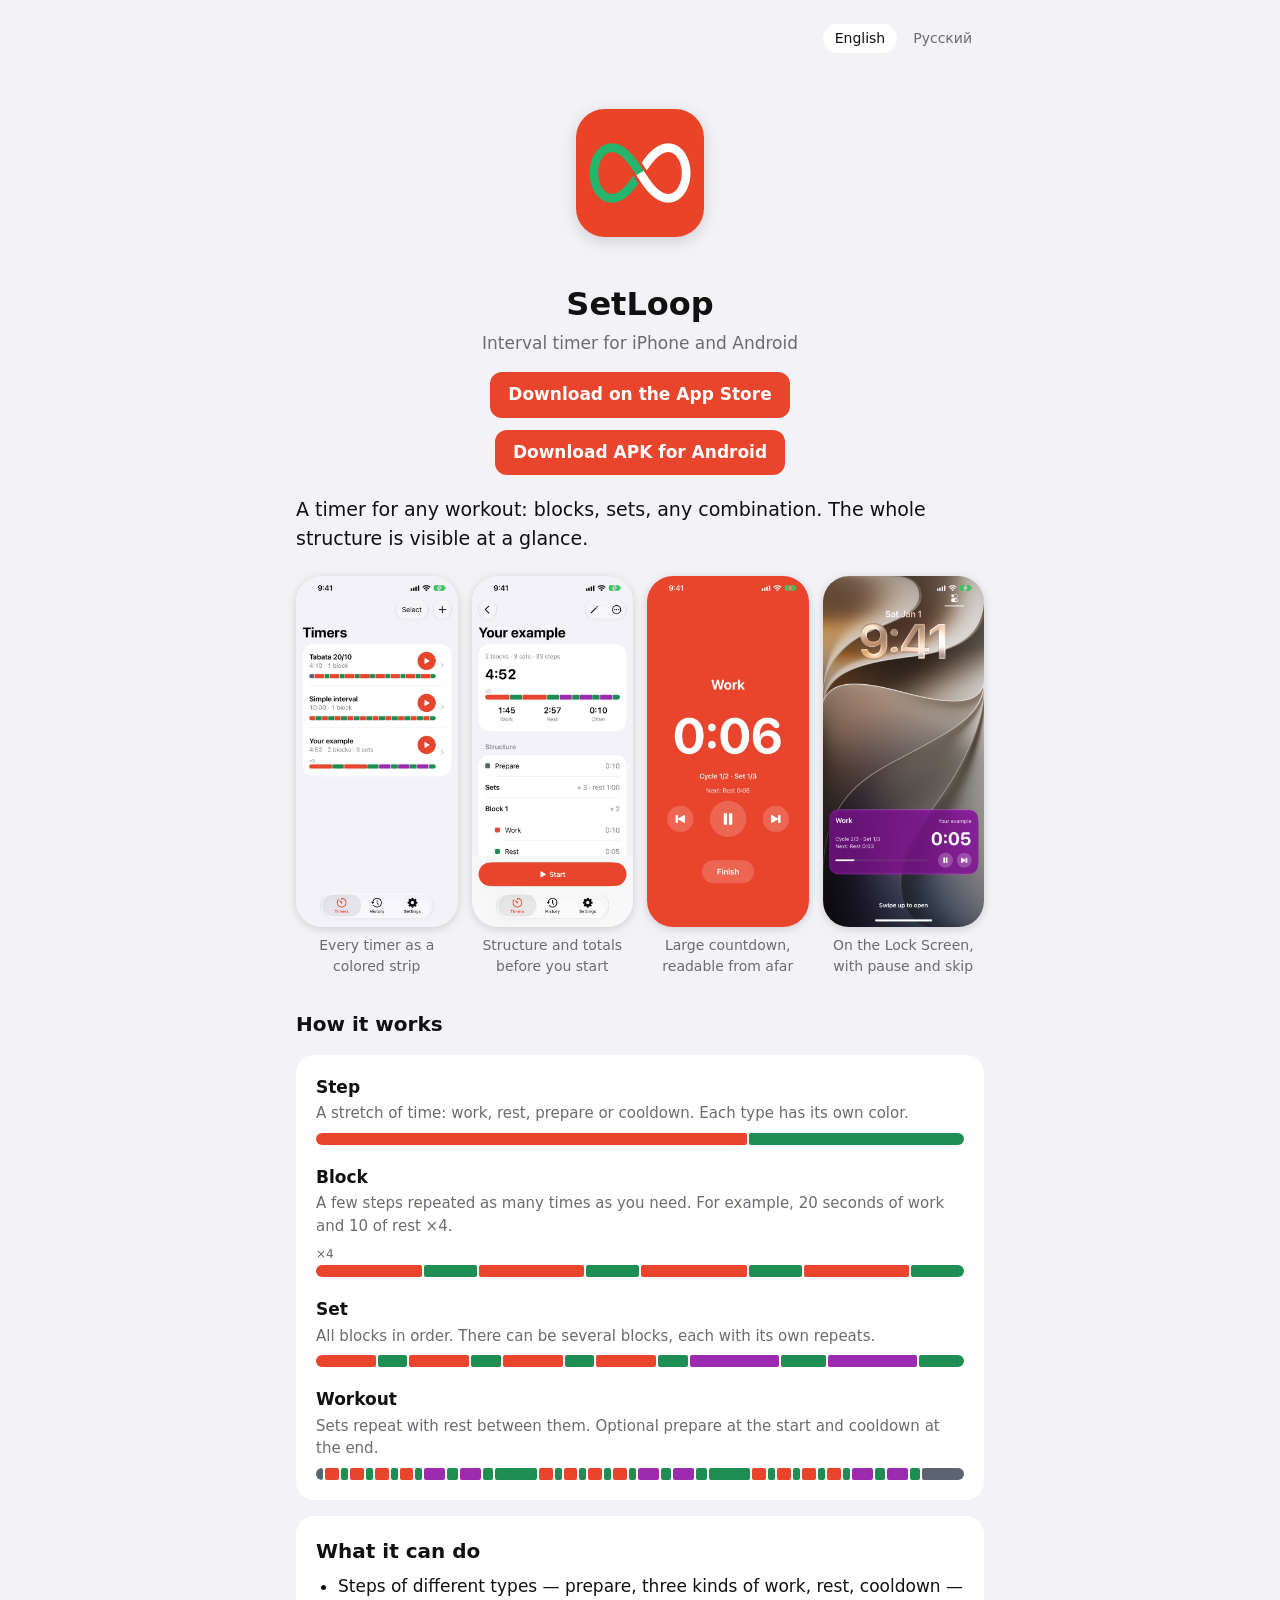
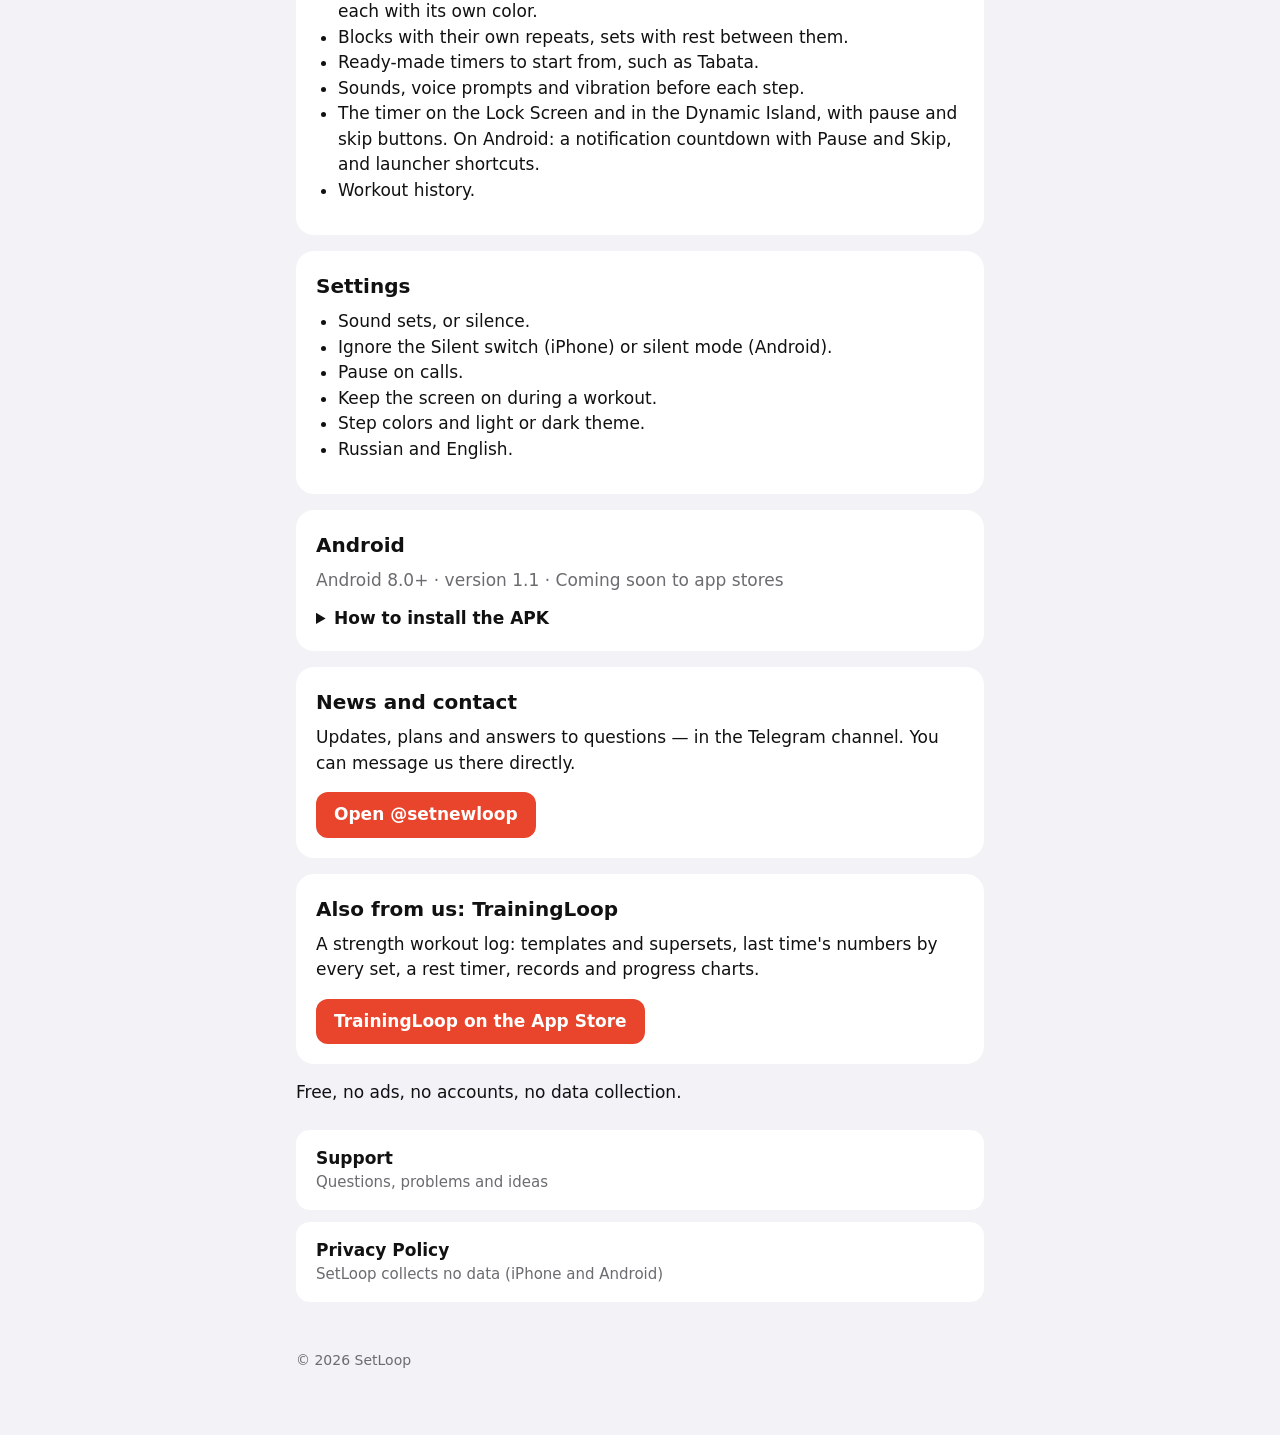
==== commit eb3c6d04: "feat(site): add Android version to product site APK download button next to the App Store, Android c" ====
--- a/site/index.html
+++ b/site/index.html
@@ -6,11 +6,11 @@
 <title>SetLoop — Interval Timer</title>
 <meta name="title-en" content="SetLoop — Interval Timer">
 <meta name="title-ru" content="SetLoop — интервальный таймер">
-<meta name="description" content="SetLoop is an interval timer for iPhone: blocks, sets, any combination, with sounds, voice and a Live Activity.">
+<meta name="description" content="SetLoop is an interval timer for iPhone and Android: blocks, sets, any combination, with sounds, voice and a timer on the lock screen.">
 <meta property="og:type" content="website">
 <meta property="og:site_name" content="SetLoop">
 <meta property="og:title" content="SetLoop — Interval Timer">
-<meta property="og:description" content="Interval timer for iPhone: blocks, sets, any combination. Free, no ads, no data collection.">
+<meta property="og:description" content="Interval timer for iPhone and Android: blocks, sets, any combination. Free, no ads, no data collection.">
 <meta property="og:url" content="https://personan1.github.io/SetLoop/">
 <meta property="og:image" content="https://personan1.github.io/SetLoop/social-preview.png">
 <meta property="og:image:width" content="1280">
@@ -18,7 +18,7 @@
 <meta name="twitter:card" content="summary_large_image">
 <link rel="icon" href="icon.png">
 <link rel="apple-touch-icon" href="icon.png">
-<link rel="stylesheet" href="style.css?v=4">
+<link rel="stylesheet" href="style.css?v=5">
 <script src="lang.js"></script>
 </head>
 <body>
@@ -37,8 +37,9 @@
   <section data-lang="en" lang="en">
     <div class="hero">
       <h1>SetLoop</h1>
-      <p class="muted">Interval timer for iPhone</p>
+      <p class="muted">Interval timer for iPhone and Android</p>
       <p class="store"><a class="button" href="https://apps.apple.com/ru/app/setloop-timer/id6837319745">Download on the App Store</a></p>
+      <p class="store"><a class="button" href="https://github.com/PersonaN1/SetLoop-Android/releases/latest/download/SetLoop.apk">Download APK for Android</a></p>
     </div>
     <p class="lead">A timer for any workout: blocks, sets, any combination. The whole structure is visible at a glance.</p>
 
@@ -64,7 +65,7 @@
         <li>Blocks with their own repeats, sets with rest between them.</li>
         <li>Ready-made timers to start from, such as Tabata.</li>
         <li>Sounds, voice prompts and vibration before each step.</li>
-        <li>The timer on the Lock Screen and in the Dynamic Island, with pause and skip buttons.</li>
+        <li>The timer on the Lock Screen and in the Dynamic Island, with pause and skip buttons. On Android: a notification countdown with Pause and Skip, and launcher shortcuts.</li>
         <li>Workout history.</li>
       </ul>
     </div>
@@ -72,7 +73,7 @@
       <h2>Settings</h2>
       <ul>
         <li>Sound sets, or silence.</li>
-        <li>Ignore the Silent switch.</li>
+        <li>Ignore the Silent switch (iPhone) or silent mode (Android).</li>
         <li>Pause on calls.</li>
         <li>Keep the screen on during a workout.</li>
         <li>Step colors and light or dark theme.</li>
@@ -80,6 +81,20 @@
       </ul>
     </div>
 
+    <div class="card">
+      <h2>Android</h2>
+      <p class="muted">Android 8.0+ · version 1.1 · Coming soon to app stores</p>
+      <details class="install">
+        <summary>How to install the APK</summary>
+        <ol>
+          <li>Open the download link in your phone's browser and save <b>SetLoop.apk</b>.</li>
+          <li>Open the file. If Android asks, allow installing apps from this browser (Settings → Apps → Special access → Install unknown apps).</li>
+          <li>Tap <b>Install</b>, then open SetLoop.</li>
+        </ol>
+        <p>The APK is signed. The SHA-256 checksum is listed on the <a href="https://github.com/PersonaN1/SetLoop-Android/releases/latest">GitHub release page</a>, so you can verify the file.</p>
+      </details>
+    </div>
+
     <div class="card telegram">
       <h2>News and contact</h2>
       <p>Updates, plans and answers to questions — in the Telegram channel. You can message us there directly.</p>
@@ -95,15 +110,16 @@
     <p>Free, no ads, no accounts, no data collection.</p>
     <div class="links">
       <a href="support/">Support<span>Questions, problems and ideas</span></a>
-      <a href="privacy/">Privacy Policy<span>SetLoop collects no data</span></a>
+      <a href="privacy/">Privacy Policy<span>SetLoop collects no data (iPhone and Android)</span></a>
     </div>
   </section>
 
   <section data-lang="ru" lang="ru">
     <div class="hero">
       <h1>SetLoop</h1>
-      <p class="muted">Интервальный таймер для iPhone</p>
+      <p class="muted">Интервальный таймер для iPhone и Android</p>
       <p class="store"><a class="button" href="https://apps.apple.com/ru/app/setloop-timer/id6837319745">Скачать в App Store</a></p>
+      <p class="store"><a class="button" href="https://github.com/PersonaN1/SetLoop-Android/releases/latest/download/SetLoop.apk">Скачать APK для Android</a></p>
     </div>
     <p class="lead">Таймер для тренировки любой сложности: блоки, сеты, любые сочетания. Вся структура видна с первого взгляда.</p>
 
@@ -129,7 +145,7 @@
         <li>Блоки со своими повторами, сеты с отдыхом между ними.</li>
         <li>Готовые таймеры для старта, например табата.</li>
         <li>Звуки, голосовые подсказки и вибрация перед каждым шагом.</li>
-        <li>Таймер на экране блокировки и в Dynamic Island с кнопками паузы и пропуска.</li>
+        <li>Таймер на экране блокировки и в Dynamic Island с кнопками паузы и пропуска. На Android — отсчёт в уведомлении с кнопками паузы и пропуска и ярлыки на рабочем столе.</li>
         <li>История тренировок.</li>
       </ul>
     </div>
@@ -137,7 +153,7 @@
       <h2>Настройки</h2>
       <ul>
         <li>Наборы звуков или тишина.</li>
-        <li>Игнорировать беззвучный режим.</li>
+        <li>Игнорировать беззвучный режим (iPhone и Android).</li>
         <li>Пауза при звонке.</li>
         <li>Не гасить экран во время тренировки.</li>
         <li>Цвета шагов, светлая или тёмная тема.</li>
@@ -145,6 +161,20 @@
       </ul>
     </div>
 
+    <div class="card">
+      <h2>Android</h2>
+      <p class="muted">Android 8.0+ · версия 1.1 · Скоро в магазинах приложений</p>
+      <details class="install">
+        <summary>Как установить APK</summary>
+        <ol>
+          <li>Откройте ссылку в браузере на телефоне и сохраните файл <b>SetLoop.apk</b>.</li>
+          <li>Откройте файл. Если Android спросит, разрешите установку приложений из этого браузера («Настройки» → «Приложения» → «Особый доступ» → «Установка неизвестных приложений»).</li>
+          <li>Нажмите <b>Установить</b> и откройте SetLoop.</li>
+        </ol>
+        <p>APK подписан. Контрольная сумма SHA-256 указана на <a href="https://github.com/PersonaN1/SetLoop-Android/releases/latest">странице релиза на GitHub</a>, по ней можно проверить файл.</p>
+      </details>
+    </div>
+
     <div class="card telegram">
       <h2>Новости и связь</h2>
       <p>Обновления, планы и ответы на вопросы — в Telegram-канале. Там же можно написать нам напрямую.</p>
@@ -160,7 +190,7 @@
     <p>Бесплатно, без рекламы, без аккаунтов и без сбора данных.</p>
     <div class="links">
       <a href="support/">Поддержка<span>Вопросы, проблемы и идеи</span></a>
-      <a href="privacy/">Политика конфиденциальности<span>SetLoop не собирает данные</span></a>
+      <a href="privacy/">Политика конфиденциальности<span>SetLoop не собирает данные (iPhone и Android)</span></a>
     </div>
   </section>
 
--- a/site/style.css
+++ b/site/style.css
@@ -61,10 +61,6 @@
 /* Step colors from StepColors.default. */
 :root { --work: #e8452c; --work-b: #9c2bb0; --rest: #1e8e52; --other: #5b6470; }
 .lead { font-size: 19px; }
-.badge {
-  display: inline-block; margin-top: 8px; background: var(--fg); color: var(--bg);
-  border-radius: 10px; padding: 8px 14px; font-size: 14px; font-weight: 600;
-}
 .shots {
   display: flex; gap: 14px; overflow-x: auto; scroll-snap-type: x mandatory;
   margin: 24px -16px; padding: 0 16px 8px; scrollbar-width: thin;
@@ -87,3 +83,8 @@
 .strip i { display: block; min-width: 2px; border-radius: 2px; }
 .telegram .button, .sibling .button { margin-top: 4px; }
 .store { margin-top: 16px; }
+.store + .store { margin-top: 8px; }
+.install { margin-top: 12px; }
+.install summary { cursor: pointer; font-weight: 600; }
+.install ol { margin: 8px 0; padding-left: 22px; }
+.install p { font-size: 15px; color: var(--muted); margin: 0; }
